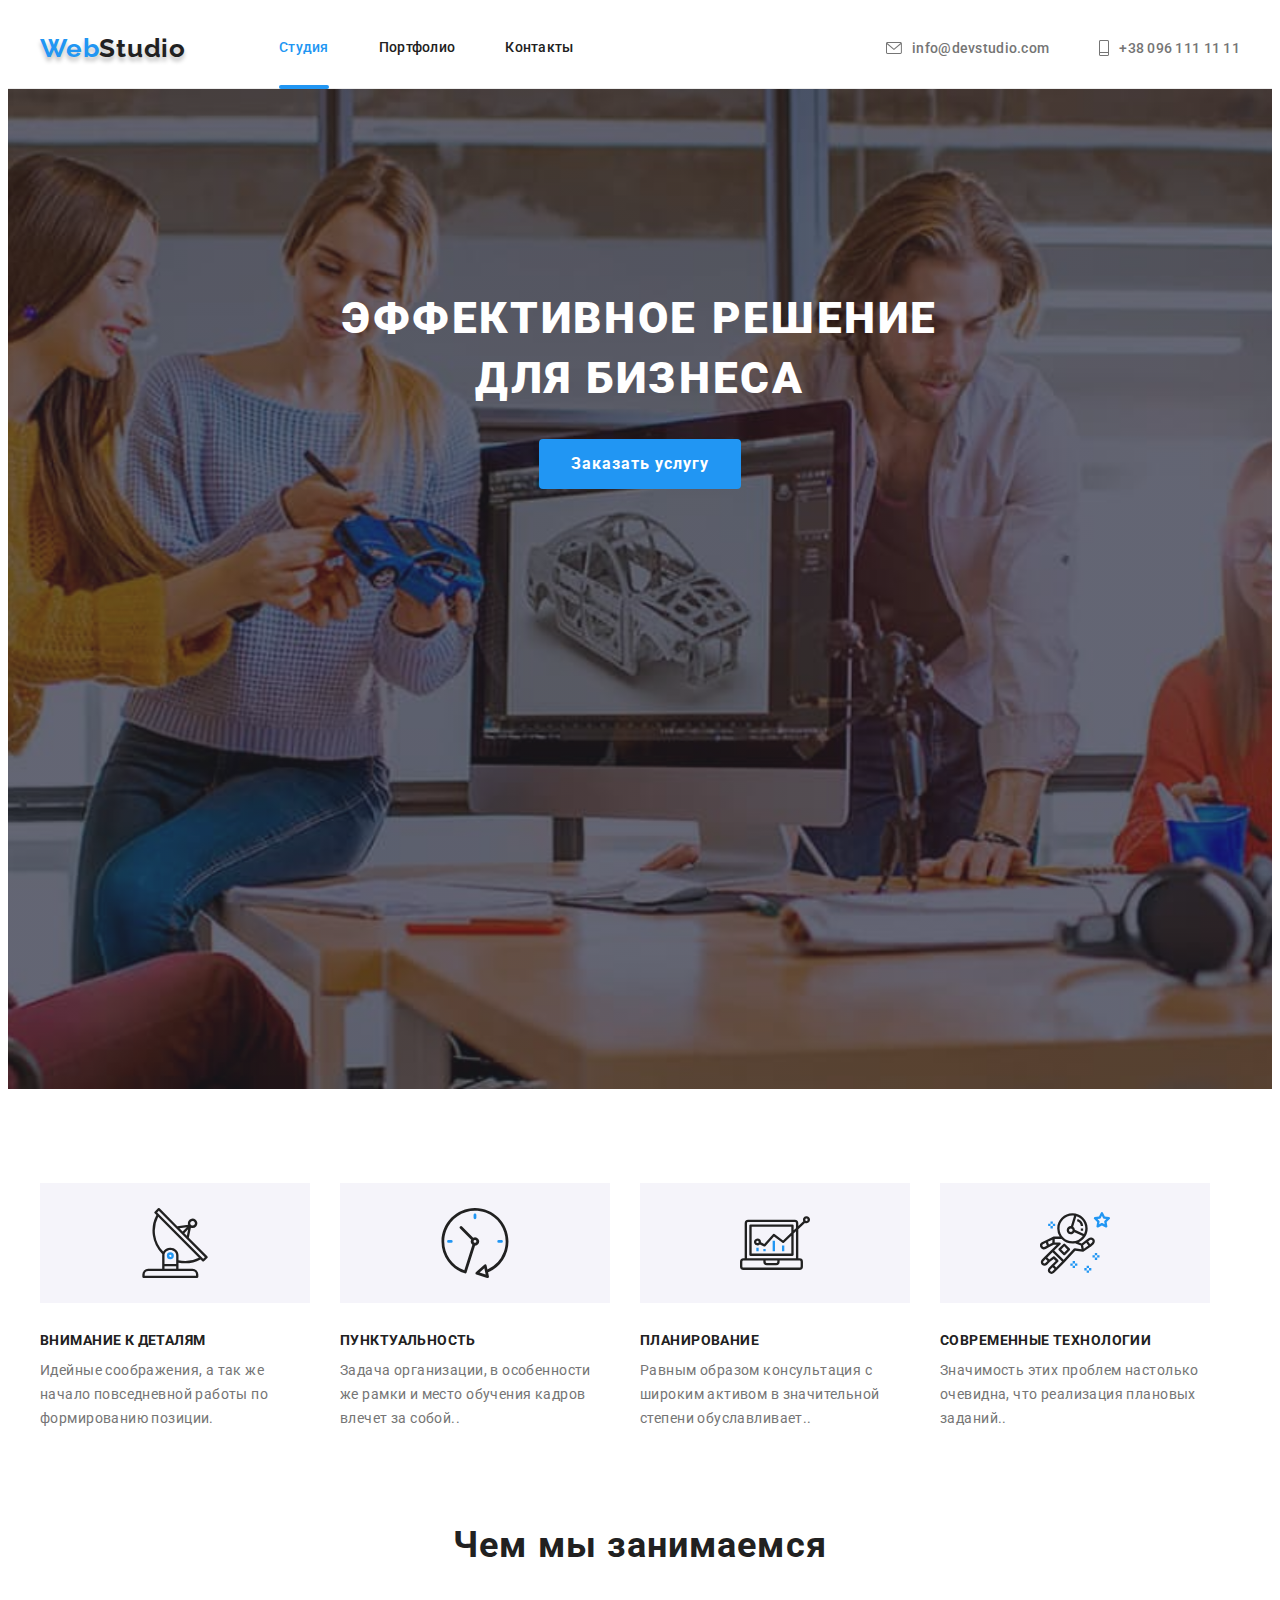
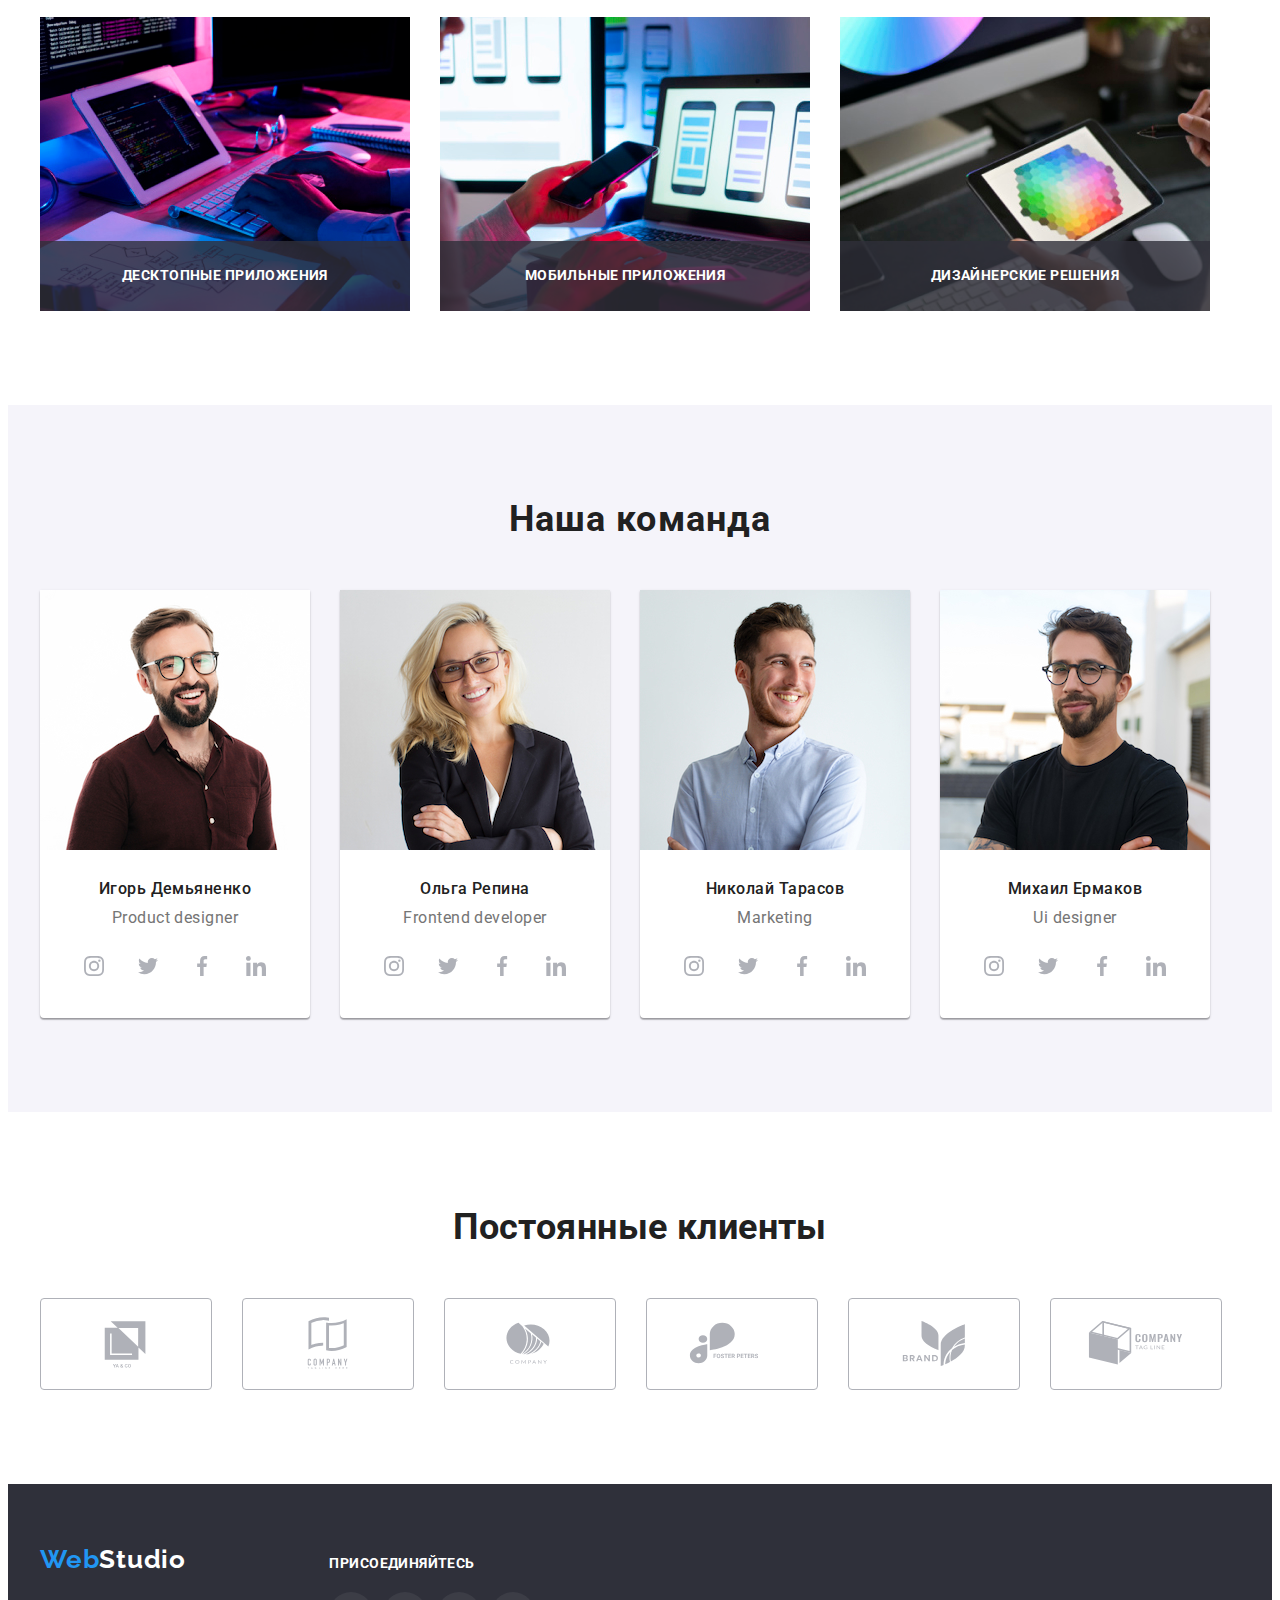
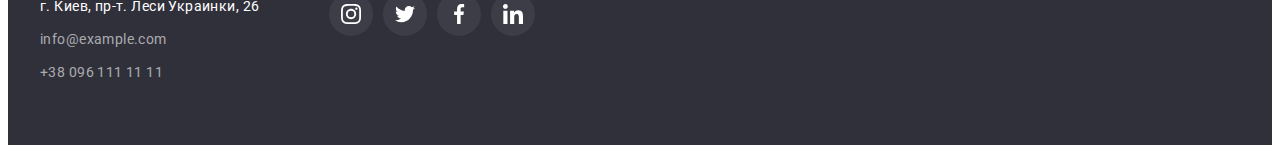
==== index.html @ e094c69d "Initial commit" ====
<!DOCTYPE html>
<html lang="ru">
  <head>
    <meta charset="UTF-8" />
    <meta http-equiv="X-UA-Compatible" content="IE=edge" />
    <meta name="viewport" content="width=device-width, initial-scale=1.0" />
    <title>Студия</title>
    <!--Fonts start-->
    <link rel="preconnect" href="https://fonts.googleapis.com" />
    <link rel="preconnect" href="https://fonts.gstatic.com" crossorigin />
    <link
      href="https://fonts.googleapis.com/css2?family=Raleway:wght@700&family=Roboto:wght@400;500;700;900&display=swap"
      rel="stylesheet"
    />
    <!--Fonts end-->

    <!--Normalize start-->
    <link
      rel="stylesheet"
      href="https://cdnjs.cloudflare.com/ajax/libs/modern-normalize/1.1.0/modern-normalize.min.css"
      integrity="sha512-wpPYUAdjBVSE4KJnH1VR1HeZfpl1ub8YT/NKx4PuQ5NmX2tKuGu6U/JRp5y+Y8XG2tV+wKQpNHVUX03MfMFn9Q=="
      crossorigin="anonymous"
      referrerpolicy="no-referrer"
    />
    <!--normalize end-->

    <link rel="stylesheet" href="./css/style.css" />
  </head>

  <body class="body">
    <!--Header SECT-->
    <header class="header">
      <div class="container nav_flex">
        <nav class="header_nav">
          <a class="logo_WebStudio link" lang="en" href="index.html"
            >Web<span class="logo-accent">Studio</span></a
          >

          <ul class="header_list_nav list">
            <li class="header_nav_item">
              <a class="header_nav_link link current" href="index.html"
                >Студия</a
              >
            </li>
            <li class="header_nav_item">
              <a class="header_nav_link link" href="portfolio.html"
                >Портфолио</a
              >
            </li>
            <li class="header_nav_item">
              <a class="header_nav_link link" href="#contacts">Контакты</a>
            </li>
          </ul>
        </nav>

        <ul class="header_list_contacts list">
          <li class="header_contact_item">
            <a class="header_contact_link link" href="mailto:info@devstudio.com"
              ><svg class="contact_icon" width="16" height="12">
                <use href="./images/icons.svg#mail"></use></svg
              >info@devstudio.com</a
            >
          </li>
          <li class="header_contact_item">
            <a class="header_contact_link link" href="tel:+380961111111"
              ><svg class="contact_icon" width="10" height="16">
                <use href="./images/icons.svg#tel"></use></svg
              >+38 096 111 11 11</a
            >
          </li>
        </ul>
      </div>
    </header>
    <!--Мain SECT-->

    <main>
      <section class="section_Hero">
        <div class="container">
          <h1 class="section_Hero_title">эффективное решение для бизнеса</h1>
          <button class="bttn" type="button" data-modal-open>
            Заказать услугу
          </button>
        </div>
      </section>
      <!-- CREDO sect -->
      <section class="section_credo">
        <div class="container">
          <h2 class="visually-hidden">credo</h2>
          <ul class="credo_list">
            <li class="credo_head list">
              <div class="credo-icon-fon">
                <svg class="credo-icon" width="70" height="70">
                  <use href="./images/icons.svg#antenna"></use>
                </svg>
              </div>

              <h3 class="credo_header">ВНИМАНИЕ К ДЕТАЛЯМ</h3>
              <p class="credo_text">
                Идейные соображения, а так же начало повседневной работы по
                формированию позиции.
              </p>
            </li>
            <li class="credo_head list">
              <div class="credo-icon-fon">
                <svg class="credo-icon" width="70" height="70">
                  <use href="./images/icons.svg#clock"></use>
                </svg>
              </div>

              <h3 class="credo_header">ПУНКТУАЛЬНОСТЬ</h3>
              <p class="credo_text">
                Задача организации, в особенности же рамки и место обучения
                кадров влечет за собой..
              </p>
            </li>
            <li class="credo_head list">
              <div class="credo-icon-fon">
                <svg class="credo-icon" width="70" height="70">
                  <use href="./images/icons.svg#diagram"></use>
                </svg>
              </div>

              <h3 class="credo_header">ПЛАНИРОВАНИЕ</h3>
              <p class="credo_text">
                Равным образом консультация с широким активом в значительной
                степени обуславливает..
              </p>
            </li>
            <li class="credo_head list">
              <div class="credo-icon-fon">
                <svg class="credo-icon" width="70" height="70">
                  <use href="./images/icons.svg#astronaut"></use>
                </svg>
              </div>

              <h3 class="credo_header">СОВРЕМЕННЫЕ ТЕХНОЛОГИИ</h3>
              <p class="credo_text">
                Значимость этих проблем настолько очевидна, что реализация
                плановых заданий..
              </p>
            </li>
          </ul>
        </div>
      </section>
      <!--What are we doing-->
      <section class="we_section">
        <div class="container">
          <h2 class="we_text">Чем мы занимаемся</h2>
          <ul class="we_list list">
            <li class="we_item">
              <img src="images/img.jpg" alt="PC" width="370" height="294" />
              <p class="work_text">Десктопные приложения</p>
            </li>
            <li class="we_item">
              <img
                src="images/img1.jpg"
                alt="LAPTOP"
                width="370"
                height="294"
              />
              <p class="work_text">Мобильные приложения</p>
            </li>
            <li class="we_item">
              <img src="images/img2.jpg" alt="PAD" width="370" height="294" />
              <p class="work_text">Дизайнерские решения</p>
            </li>
          </ul>
        </div>
      </section>
      <!--Our TEAM sect-->
      <section class="team_section">
        <div class="container">
          <h2 class="our_team_header">Наша команда</h2>
          <ul class="our_team_list list">
            <li class="our_team_item">
              <img
                src="images/ИгорьДемьяненко.jpg"
                alt="Игорь Демьяненко 1"
                width="270"
                height="260"
              />

              <div class="our_team_work">
                <h3 class="our_team_name">Игорь Демьяненко</h3>
                <p class="our_team_profession">Product designer</p>

                <ul class="team-social-list list">
                  <li class="team-social-item">
                    <a class="team-social-link link" href="">
                      <svg class="team-social-icon" width="20" height="20">
                        <use href="./images/icons.svg#instagram"></use>
                      </svg>
                    </a>
                  </li>

                  <li class="team-social-item">
                    <a class="team-social-link link" href="">
                      <svg class="team-social-icon" width="20" height="20">
                        <use href="./images/icons.svg#twitter"></use>
                      </svg>
                    </a>
                  </li>

                  <li class="team-social-item">
                    <a class="team-social-link link" href="">
                      <svg class="team-social-icon" width="20" height="20">
                        <use href="./images/icons.svg#facebook"></use>
                      </svg>
                    </a>
                  </li>

                  <li class="team-social-item">
                    <a class="team-social-link link" href="">
                      <svg class="team-social-icon" width="20" height="20">
                        <use href="./images/icons.svg#linkedin"></use>
                      </svg>
                    </a>
                  </li>
                </ul>
              </div>
            </li>

            <li class="our_team_item">
              <img
                src="images/ОльгаРепина.jpg"
                alt="Oльга Репина 2"
                width="270"
                height="260"
              />
              <div class="our_team_work">
                <h3 class="our_team_name">Ольга Репина</h3>
                <p class="our_team_profession">Frontend developer</p>

                <ul class="team-social-list list">
                  <li class="team-social-item">
                    <a class="team-social-link link" href="">
                      <svg class="team-social-icon" width="20" height="20">
                        <use href="./images/icons.svg#instagram"></use>
                      </svg>
                    </a>
                  </li>

                  <li class="team-social-item">
                    <a class="team-social-link link" href="">
                      <svg class="team-social-icon" width="20" height="20">
                        <use href="./images/icons.svg#twitter"></use>
                      </svg>
                    </a>
                  </li>

                  <li class="team-social-item">
                    <a class="team-social-link link" href="">
                      <svg class="team-social-icon" width="20" height="20">
                        <use href="./images/icons.svg#facebook"></use>
                      </svg>
                    </a>
                  </li>

                  <li class="team-social-item">
                    <a class="team-social-link link" href="">
                      <svg class="team-social-icon" width="20" height="20">
                        <use href="./images/icons.svg#linkedin"></use>
                      </svg>
                    </a>
                  </li>
                </ul>
              </div>
            </li>
            <li class="our_team_item">
              <img
                src="images/НиколайТарасов.jpg"
                alt="Николай Тарасов 3"
                width="270"
                height="260"
              />

              <div class="our_team_work">
                <h3 class="our_team_name">Николай Тарасов</h3>
                <p class="our_team_profession">Marketing</p>

                <ul class="team-social-list list">
                  <li class="team-social-item">
                    <a class="team-social-link link" href="">
                      <svg class="team-social-icon" width="20" height="20">
                        <use href="./images/icons.svg#instagram"></use>
                      </svg>
                    </a>
                  </li>

                  <li class="team-social-item">
                    <a class="team-social-link link" href="">
                      <svg class="team-social-icon" width="20" height="20">
                        <use href="./images/icons.svg#twitter"></use>
                      </svg>
                    </a>
                  </li>

                  <li class="team-social-item">
                    <a class="team-social-link link" href="">
                      <svg class="team-social-icon" width="20" height="20">
                        <use href="./images/icons.svg#facebook"></use>
                      </svg>
                    </a>
                  </li>

                  <li class="team-social-item">
                    <a class="team-social-link link" href="">
                      <svg class="team-social-icon" width="20" height="20">
                        <use href="./images/icons.svg#linkedin"></use>
                      </svg>
                    </a>
                  </li>
                </ul>
              </div>
            </li>

            <li class="our_team_item">
              <img
                src="images/МихаилЕрмаков.jpg"
                alt="Михаил Ермаков 4"
                width="270"
                height="260"
              />

              <div class="our_team_work">
                <h3 class="our_team_name">Михаил Ермаков</h3>
                <p class="our_team_profession">Ui designer</p>

                <ul class="team-social-list list">
                  <li class="team-social-item">
                    <a class="team-social-link link" href="">
                      <svg class="team-social-icon" width="20" height="20">
                        <use href="./images/icons.svg#instagram"></use>
                      </svg>
                    </a>
                  </li>

                  <li class="team-social-item">
                    <a class="team-social-link link" href="">
                      <svg class="team-social-icon" width="20" height="20">
                        <use href="./images/icons.svg#twitter"></use>
                      </svg>
                    </a>
                  </li>

                  <li class="team-social-item">
                    <a class="team-social-link link" href="">
                      <svg class="team-social-icon" width="20" height="20">
                        <use href="./images/icons.svg#facebook"></use>
                      </svg>
                    </a>
                  </li>

                  <li class="team-social-item">
                    <a class="team-social-link link" href="">
                      <svg class="team-social-icon" width="20" height="20">
                        <use href="./images/icons.svg#linkedin"></use>
                      </svg>
                    </a>
                  </li>
                </ul>
              </div>
            </li>
          </ul>
        </div>
      </section>
      <!-- Clients -->
      <section class="client_section">
        <div class="container">
          <h2 class="client_title">Постоянные клиенты</h2>
          <ul class="client_list list">
            <li class="client_item">
              <a class="client_link link" href="">
                <svg class="client_icon" width="106" height="60">
                  <use href="./images/icons.svg#logo-1"></use>
                </svg>
              </a>
            </li>

            <li class="client_item">
              <a class="client_link link" href="">
                <svg class="client_icon" width="106" height="60">
                  <use href="./images/icons.svg#logo-2"></use>
                </svg>
              </a>
            </li>

            <li class="client_item">
              <a class="client_link link" href="">
                <svg class="client_icon" width="106" height="60">
                  <use href="./images/icons.svg#logo-3"></use>
                </svg>
              </a>
            </li>

            <li class="client_item">
              <a class="client_link link" href="">
                <svg class="client_icon" width="106" height="60">
                  <use href="./images/icons.svg#logo-4"></use>
                </svg>
              </a>
            </li>

            <li class="client_item">
              <a class="client_link link" href="">
                <svg class="client_icon" width="106" height="60">
                  <use href="./images/icons.svg#logo-5"></use>
                </svg>
              </a>
            </li>

            <li class="client_item">
              <a class="client_link link" href="">
                <svg class="client_icon" width="106" height="60">
                  <use href="./images/icons.svg#logo-6"></use>
                </svg>
              </a>
            </li>
          </ul>
        </div>
      </section>
    </main>
    <!--Footer SECT-->
    <footer class="footer">
      <div class="container">
        <div class="footer_contacts_flex">
          <a class="logo_WebStudio_foot link" lang="en" href="index.html"
            >Web<span class="logo-accent_foot">Studio</span></a
          >
          <address class="ft_contact">
            <ul class="ft_adress_list list">
              <li class="location_item">
                <a
                  class="footer_location_link link"
                  href="https://bit.ly/3pXMvUd"
                  target="_blank"
                  rel="noopener noreferrer"
                  >г. Киев, пр-т. Леси Украинки, 26</a
                >
              </li>
              <li class="mail_tel_item">
                <a
                  class="mail_tel_link link"
                  lang="en"
                  href="mailto:info@devstudio.com"
                  >info@example.com</a
                >
              </li>
              <li class="mail_tel_item">
                <a class="mail_tel_link link" href="tel:+380961111111"
                  >+38 096 111 11 11</a
                >
              </li>
            </ul>
          </address>
        </div>
        <div class="footer_social_flex">
          <p class="footer_social_text">Присоединяйтесь</p>
          <ul class="footer_social_list list">
            <li class="footer_social_item">
              <a class="footer_social_link" href="">
                <svg class="footer_social_icon" width="20" height="20">
                  <use href="./images/icons.svg#instagram"></use>
                </svg>
              </a>
            </li>

            <li class="footer_social_item">
              <a class="footer_social_link" href="">
                <svg class="footer_social_icon" width="20" height="20">
                  <use href="./images/icons.svg#twitter"></use>
                </svg>
              </a>
            </li>

            <li class="footer_social_item">
              <a class="footer_social_link" href="">
                <svg class="footer_social_icon" width="20" height="20">
                  <use href="./images/icons.svg#facebook"></use>
                </svg>
              </a>
            </li>

            <li class="footer_social_item">
              <a class="footer_social_link" href="">
                <svg class="footer_social_icon" width="20" height="20">
                  <use href="./images/icons.svg#linkedin"></use>
                </svg>
              </a>
            </li>
          </ul>
        </div>
      </div>
    </footer>
    <!-- Modal window -->
    <div class="backdrop is-hidden" data-modal>
      <div class="modal">
        <button type="button" class="close_btn" data-modal-close>
          <svg class="modal_icon_button" width="11" height="11">
            <use href="./images/icons.svg#close"></use>
          </svg>
        </button>
      </div>
    </div>
    <script src="./js/modal.js"></script>
  </body>
</html>
---- css/style.css ----
:root {
  /* -------------fonts------------- */
  --main-font: 'Roboto', sans-serif;
  --secondary-fonts: 'Raleway';

  /* -------------text colors------------- */
  --main-text-color: #212121;
  --other-text-color: #757575;
  --accent-text-color: #2196f3;
  --footer-text-color: rgba(255, 255, 255, 0.6);

  /* -------------bg colors------------- */
  --main-background-color: #ffffff;
  --hero-and-footer-bg-color: #2f303a;
  --team-background-color: #f5f4fa;

  /* -------------others------------- */
  --adress-color: #ffffff99;
  --credo-color: #e5e5e5;
  --hover-color: #188ce8;
  --social-link: #afb1b8;

  --trancition-timing: 250ms cubic-bezier(0.4, 0, 0.2, 1);
}
.body {
  font-family: var(--main-font);
  letter-spacing: 0.03em;
  background-color: var(--team-background-color);
  color: var(--main-text-color);
  font-size: 14px;
}

/* ----------reset styles----------- */
.link {
  text-decoration: none;
  color: inherit;
}
.list {
  list-style: none;
}

h1,
h2,
h3,
h4,
h5,
h6,
p,
ul {
  margin: 0;
  padding: 0;
}

/* -------------Base styles------------- */
.container {
  width: 1200px;
  margin-left: auto;
  margin-right: auto;
  padding-left: 15px;
  padding-right: 15px;
}
img {
  display: block;
  max-width: 100%;
  height: auto;
}
/*outline: 2px solid red;*/

/* -------------Header SECT------------- */
.header {
  border-bottom: 1px solid #ececec;
}
.nav_flex {
  display: flex;
  align-items: center;
}

.header_nav {
  display: flex;
  align-items: center;
}
.logo_WebStudio {
  font-family: var(--secondary-fonts);
  font-weight: 700;
  font-size: 26px;
  letter-spacing: 0.03em;
  line-height: 1.19;
  color: var(--accent-text-color);
  text-shadow: 0px 4px 4px rgba(0, 0, 0, 0.25);
}
.logo-accent {
  font-family: var(--secondary-fonts);
  color: var(--main-text-color);
  text-shadow: 0px 4px 4px rgba(0, 0, 0, 0.25);
}

.header_list_nav {
  display: flex;
  margin-left: 93px;
}
.header_nav_item:not(:last-child) {
  margin-right: 50px;
}

.header_nav_link {
  font-weight: 500;
  font-size: 14px;
  line-height: 1.14;
  letter-spacing: 0.02em;
  color: var(--main-text-color);
  padding-top: 32px;
  padding-bottom: 32px;
  display: block;

  position: relative;

  transition: color 250ms cubic-bezier(0.4, 0, 0.2, 1);
}

.header_list_contacts {
  display: flex;
  margin-left: auto;
}
.header_contact_item + .header_contact_item {
  margin-left: 50px;
}

.header_contact_link {
  font-weight: 500;
  font-size: 14px;
  line-height: 16px;
  letter-spacing: 0.02em;
  color: var(--other-text-color);
  padding-top: 32px;
  padding-bottom: 32px;
  display: flex;
  align-items: center;

  transition: color var(--trancition-timing);
}
.contact_icon {
  margin-right: 10px;
  fill: currentColor;
}

.header_nav_link:hover,
.header_nav_link:focus,
.header_contact_link:hover,
.header_contact_link:focus {
  color: var(--accent-text-color);
}

.header_nav_link.current {
  color: var(--accent-text-color);
}

.header_nav_link.current::after {
  position: absolute;

  display: block;
  content: '';
  width: 100%;
  height: 4px;
  border-radius: 2px;
  bottom: -1px;

  background-color: var(--accent-text-color);
}

/* -------------Main SECT------------- */
.body {
  background-color: var(--main-background-color);
}
.section_Hero {
  background-color: var(--hero-and-footer-bg-color);
  padding-top: 200px;
  padding-bottom: 200px;
  text-align: center;

  max-width: 1600px;
  min-height: 600px;
  margin-left: auto;
  margin-right: auto;

  background-repeat: no-repeat;
  background-position: center;
  background-size: cover;
  background-image: linear-gradient(
      to right,
      rgba(47, 48, 58, 0.4),
      rgba(47, 48, 58, 0.4)
    ),
    url(../images/hero.jpg);
}
.section_Hero_title {
  margin-bottom: 30px;
  margin-left: auto;
  margin-right: auto;
  max-width: 696px;

  font-family: var(--main-font);
  font-weight: 900;
  font-size: 44px;
  line-height: 1.36;
  text-align: center;
  letter-spacing: 0.06em;
  text-transform: uppercase;

  color: var(--main-background-color);
}
.bttn {
  display: inline-block;
  min-width: 200px;
  border-radius: 4px;
  border: none;
  padding: 10px 32px;

  font-family: var(--main-font);
  font-weight: 700;
  font-size: 16px;
  line-height: 1.88;
  align-items: center;
  text-align: center;
  letter-spacing: 0.06em;
  cursor: pointer;

  color: var(--main-background-color);
  background-color: var(--accent-text-color);

  transition: background-color var(--trancition-timing),
    color var(--trancition-timing);
}

.bttn:hover,
.bttn:focus {
  background-color: var(--hover-color);
}
/* ------------- portfolio ---------- */

.portfolio_section {
  padding-top: 94px;
  padding-bottom: 94px;
}

.Portfolio_bttns {
  display: flex;
  justify-content: center;
  margin-bottom: 50px;
}

.portfolio_bttn_item:not(:last-child) {
  margin-right: 8px;
}

.bttns {
  display: inline-block;
  border-radius: 4px;
  border: none;
  padding: 6px 22px;

  font-family: var(--main-font);
  font-weight: 500;
  font-size: 16px;
  line-height: calc(26 / 16);
  text-align: center;
  letter-spacing: 0.03em;
  color: var(--main-text-color);
  background-color: var(--team-background-color);
  cursor: pointer;

  border-radius: 4px;

  transition: background-color var(--trancition-timing),
    color var(--trancition-timing), box-shadow var(--trancition-timing);
}

.bttns:hover,
.bttns:focus {
  background-color: var(--accent-text-color);
  color: var(--main-background-color);
  box-shadow: 0px 3px 1px rgba(0, 0, 0, 0.1), 0px 1px 2px rgba(0, 0, 0, 0.08),
    0px 2px 2px rgba(0, 0, 0, 0.12);
}

.our_project_list {
  display: flex;
  flex-wrap: wrap;
  margin: -15px;
}
.our_project_item {
  margin: 15px;
  transition: transform var(--trancition-timing);
}

.our_project_description {
  position: relative;
  overflow: hidden;
}

.our_project_overlay {
  position: absolute;

  display: inline-block;
  content: '';
  width: 100%;
  height: 100%;
  top: 0;
  left: 0;

  background-color: rgba(33, 150, 243, 0.9);

  transform: translateY(100%);
  transition: transform var(--trancition-timing);
}

.our_project_description_text {
  position: absolute;
  top: 0;
  left: 0;

  padding: 63px 24px;

  font-size: 18px;
  line-height: 1.56;

  color: var(--main-background-color);
}

.our_project_link {
  display: block;
}
.our_project_link:hover .our_project_overlay,
.our_project_link:focus .our_project_overlay {
  transform: translateY(0);
}

.our_project_link:hover,
.our_project_link:focus {
  box-shadow: 0px 1px 1px rgba(0, 0, 0, 0.12), 0px 4px 4px rgba(0, 0, 0, 0.06),
    1px 4px 6px rgba(0, 0, 0, 0.16);
}

.our_project_border {
  border: 1px solid #eeeeee;
  border-top: none;
  padding: 20px 24px;
}

.our_project_title {
  font-weight: 700;
  font-size: 18px;
  line-height: 2;
  letter-spacing: 0.06em;
}

.our_project_text {
  font-size: 16px;
  line-height: 1.87;
  color: var(--other-text-color);

  margin-top: 4px;
}

/* -------------section_credo------------- */

.visually-hidden {
  position: absolute;
  width: 1px;
  height: 1px;
  margin: -1px;
  border: 0;
  padding: 0;

  white-space: nowrap;
  clip-path: inset(100%);
  clip: rect(0 0 0 0);
  overflow: hidden;
}
.section_credo {
  padding-top: 94px;
  padding-bottom: 94px;
}

.credo_list {
  display: flex;
}
.credo_head:not(:last-child) {
  margin-right: 30px;
  max-width: 270px;
}

.credo_header {
  font-size: 14px;
  font-family: var(--main-font);
  font-weight: 700;
  line-height: 1.14;

  margin-bottom: 10px;

  letter-spacing: 0.03em;
  text-transform: uppercase;

  color: var(--main-text-color);
}

.credo_text {
  font-family: var(--main-font);
  line-height: 1.71;
  letter-spacing: 0.03em;

  color: var(--other-text-color);
}

.credo-icon {
  align-items: center;
}

.credo-icon-fon {
  display: flex;
  width: 270px;
  height: 120px;
  align-items: center;
  justify-content: center;
  margin-bottom: 30px;

  background-color: var(--team-background-color);
}

/* -------------What are we doing------------- */
.we_section {
  padding-bottom: 94px;
}

.we_text {
  font-family: var(--main-font);
  font-weight: 700;
  font-size: 36px;
  line-height: 1.16;
  text-align: center;
  letter-spacing: 0.03em;

  color: var(--main-text-color);

  margin-bottom: 50px;
}
.we_list {
  display: flex;
}
.we_item:not(:last-child) {
  margin-right: 30px;
}
.we_item {
  position: relative;
}

.work_text {
  width: 100%;
  height: 70px;
  position: absolute;
  bottom: 0;
  left: 0;
  display: flex;
  align-items: center;
  justify-content: center;

  /* padding: 27px 0px; */

  font-weight: 700;
  line-height: 1.14;
  /* text-align: center; */
  text-transform: uppercase;

  color: var(--main-background-color);
  background-color: rgba(47, 48, 58, 0.8);
}

/* ----------- our team sect ------------*/
.team_section {
  background: var(--team-background-color);

  padding-top: 94px;
  padding-bottom: 94px;
}

.our_team_header {
  font-family: var(--main-font);
  font-weight: 700;
  font-size: 36px;
  line-height: 1.16;
  text-align: center;
  letter-spacing: 0.03em;

  color: var(--main-text-color);

  margin-bottom: 50px;
}

.our_team_list {
  display: flex;
}
.our_team_item {
  background: var(--main-background-color);

  box-shadow: 0px 1px 3px rgba(0, 0, 0, 0.12), 0px 1px 1px rgba(0, 0, 0, 0.14),
    0px 2px 1px rgba(0, 0, 0, 0.2);
  border-radius: 0px 0px 4px 4px;
}

.our_team_item:not(:last-child) {
  margin-right: 30px;
}
.our_team_work {
  padding: 30px 0px;
}
.our_team_name {
  font-family: var(--main-font);
  font-weight: 500;
  font-size: 16px;
  line-height: 1.18;
  text-align: center;
  letter-spacing: 0.03em;

  color: var(--main-text-color);
}

.our_team_profession {
  margin-top: 10px;

  font-family: var(--main-font);
  font-size: 16px;
  line-height: 1.18;
  text-align: center;
  letter-spacing: 0.03em;

  color: var(--other-text-color);
}

.team-social-list {
  display: flex;
  justify-content: center;
  gap: 10px;
  margin-top: 16px;
}

.team-social-link {
  width: 44px;
  height: 44px;
  display: flex;
  border-radius: 50%;
  color: var(--social-link);
  background-color: var(--main-background-color);
  justify-content: center;
  align-items: center;

  transition: background-color var(--trancition-timing),
    color var(--trancition-timing);
}

.team-social-link:hover,
.team-social-link:focus {
  color: var(--main-background-color);
  background-color: var(--accent-text-color);
}

.team-social-icon {
  fill: currentColor;
}

/* --------------- Clients ---------------- */
.client_section {
  padding-top: 94px;
  padding-bottom: 94px;
}

.client_title {
  margin-bottom: 50px;

  font-weight: 700;
  font-size: 36px;
  line-height: 1.17;
  text-align: center;
}

.client_list {
  display: flex;
}

.client_item:not(:last-child) {
  margin-right: 30px;
}

.client_link {
  width: 170px;
  height: 90px;
  display: flex;
  border: 1px solid var(--social-link);
  border-radius: 4px;
  color: var(--social-link);
  background-color: var(--main-background-color);
  justify-content: center;
  align-items: center;

  transition: border-color var(--trancition-timing),
    color var(--trancition-timing);
}

.client_link:hover,
.client_link:focus {
  color: var(--accent-text-color);
  border-color: var(--accent-text-color);
}

.client_icon {
  fill: currentColor;
}

/* .client_item:hover,
.client_item:focus {
  color: var(--accent-text-color);
  border-color: var(--accent-text-color);
} */

/*   -------------footer sect-------------  */

.footer {
  padding-top: 60px;
  padding-bottom: 60px;

  background: var(--hero-and-footer-bg-color);
}

.logo_WebStudio_foot {
  font-family: var(--secondary-fonts);
  font-weight: 700;
  font-size: 26px;
  line-height: 1.19;
  letter-spacing: 0.03em;
  text-transform: capitalize;

  color: var(--accent-text-color);
}

.logo-accent_foot {
  color: var(--main-background-color);
  font-family: var(--secondary-fonts);
  text-transform: capitalize;
}

.ft_contact {
  margin-top: 20px;
}

.location_item {
  margin-top: 9px;

  font-family: var(--main-font);
  font-style: normal;
  font-size: 14px;
  line-height: 1.7;
  letter-spacing: 0.03em;

  color: var(--main-background-color);
}
.location_item:not(:last-child) {
  margin-bottom: 9px;
}

.mail_tel_item {
  margin-top: 9px;

  font-family: var(--main-font);
  font-style: normal;
  font-size: 14px;
  line-height: 1.7;
  letter-spacing: 0.03em;

  color: var(--adress-color);
}

.footer_location_link:hover,
.footer_location_link:focus {
  color: var(--hover-color);
}

.footer_location_link {
  font-style: normal;
  font-size: 14px;
  line-height: 1.71;

  transition: color var(--trancition-timing);
}
.mail_tel_link:hover,
.mail_tel_link:focus {
  color: var(--hover-color);
}

.mail_tel_link {
  transition: color var(--trancition-timing);
}

.footer .container {
  display: flex;
  align-items: baseline;
}

.footer_social_text {
  margin-bottom: 20px;
  font-weight: 700;
  font-size: 14px;
  line-height: 1.14;
  text-transform: uppercase;
  color: var(--main-background-color);
}

.footer_social_flex {
  margin-left: 70px;
  width: 206px;
}

.footer_social_list {
  display: flex;
  gap: 10px;
}

.footer_social_item {
  width: 44px;
  height: 44px;
}

.footer_social_link {
  width: 44px;
  height: 44px;
  display: flex;
  border-radius: 50%;
  color: var(--main-background-color);
  background-color: #ffffff10;
  align-items: center;
  justify-content: center;
  transition: background-color var(--trancition-timing);
}

.footer_social_link:hover,
.footer_social_link:focus {
  background-color: var(--hover-color);
}

.footer_social_icon {
  fill: currentColor;
}

/* -- Modal window  -- */

.backdrop {
  position: fixed;

  display: flex;
  align-items: center;
  justify-content: center;

  width: 100vw;
  height: 100vh;

  background-color: rgba(0, 0, 0, 0.2);

  top: 0;
  transition: opacity var(--trancition-timing),
    visibility var(--trancition-timing);
}

.backdrop.is-hidden {
  opacity: 0;
  visibility: hidden;
  pointer-events: none;
}

.backdrop.is-hidden .modal {
  transform: scale(2);
}

.modal {
  width: 528px;
  min-height: 581px;
  background-color: var(--main-background-color);

  box-shadow: 0px 1px 3px rgba(0, 0, 0, 0.12), 0px 1px 1px rgba(0, 0, 0, 0.14),
    0px 2px 1px rgba(0, 0, 0, 0.2);
  border-radius: 4px;

  position: relative;
  transform: scale(1);
  transition: transform var(--trancition-timing);
}
.close_btn {
  position: absolute;

  display: flex;
  align-items: center;
  justify-content: center;

  right: 8px;
  top: 8px;
  background-color: transparent;
  border-radius: 50%;
  width: 30px;
  height: 30px;
  border: 1px solid rgba(0, 0, 0, 0.1);
}
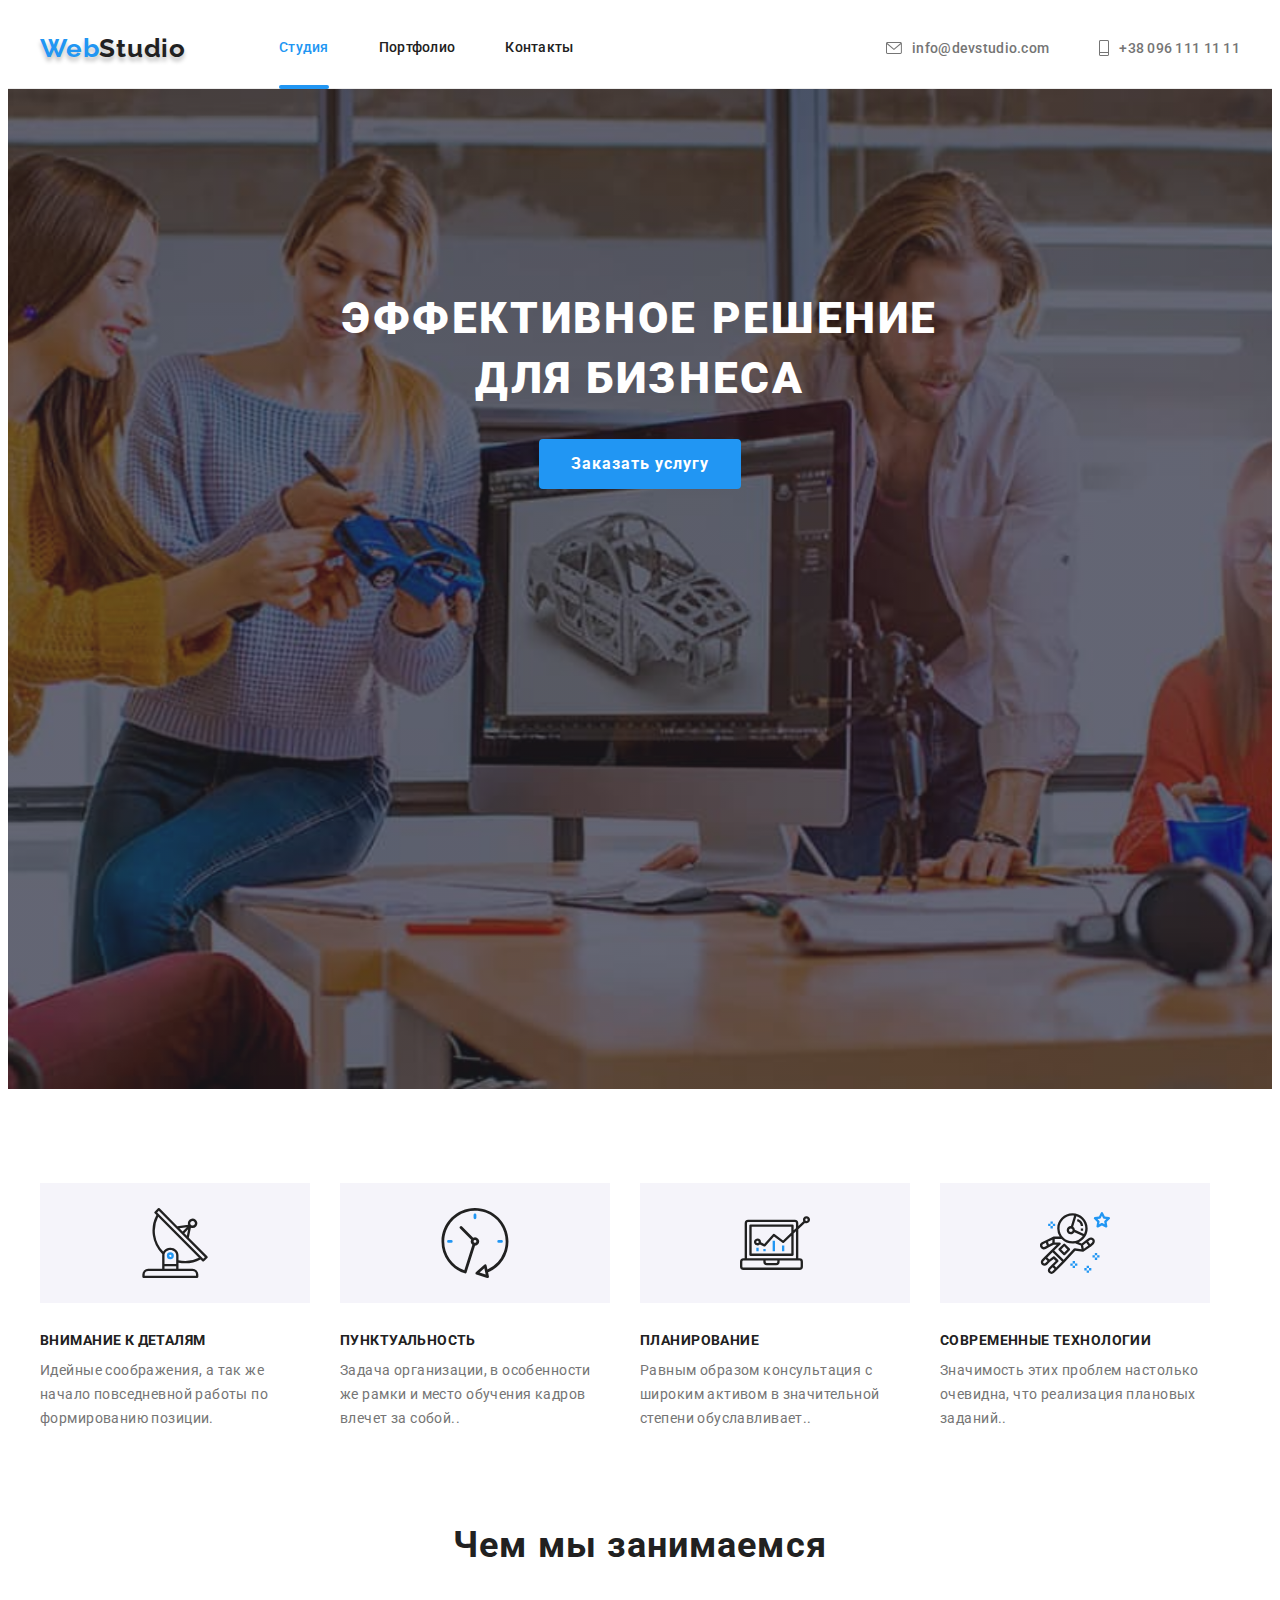
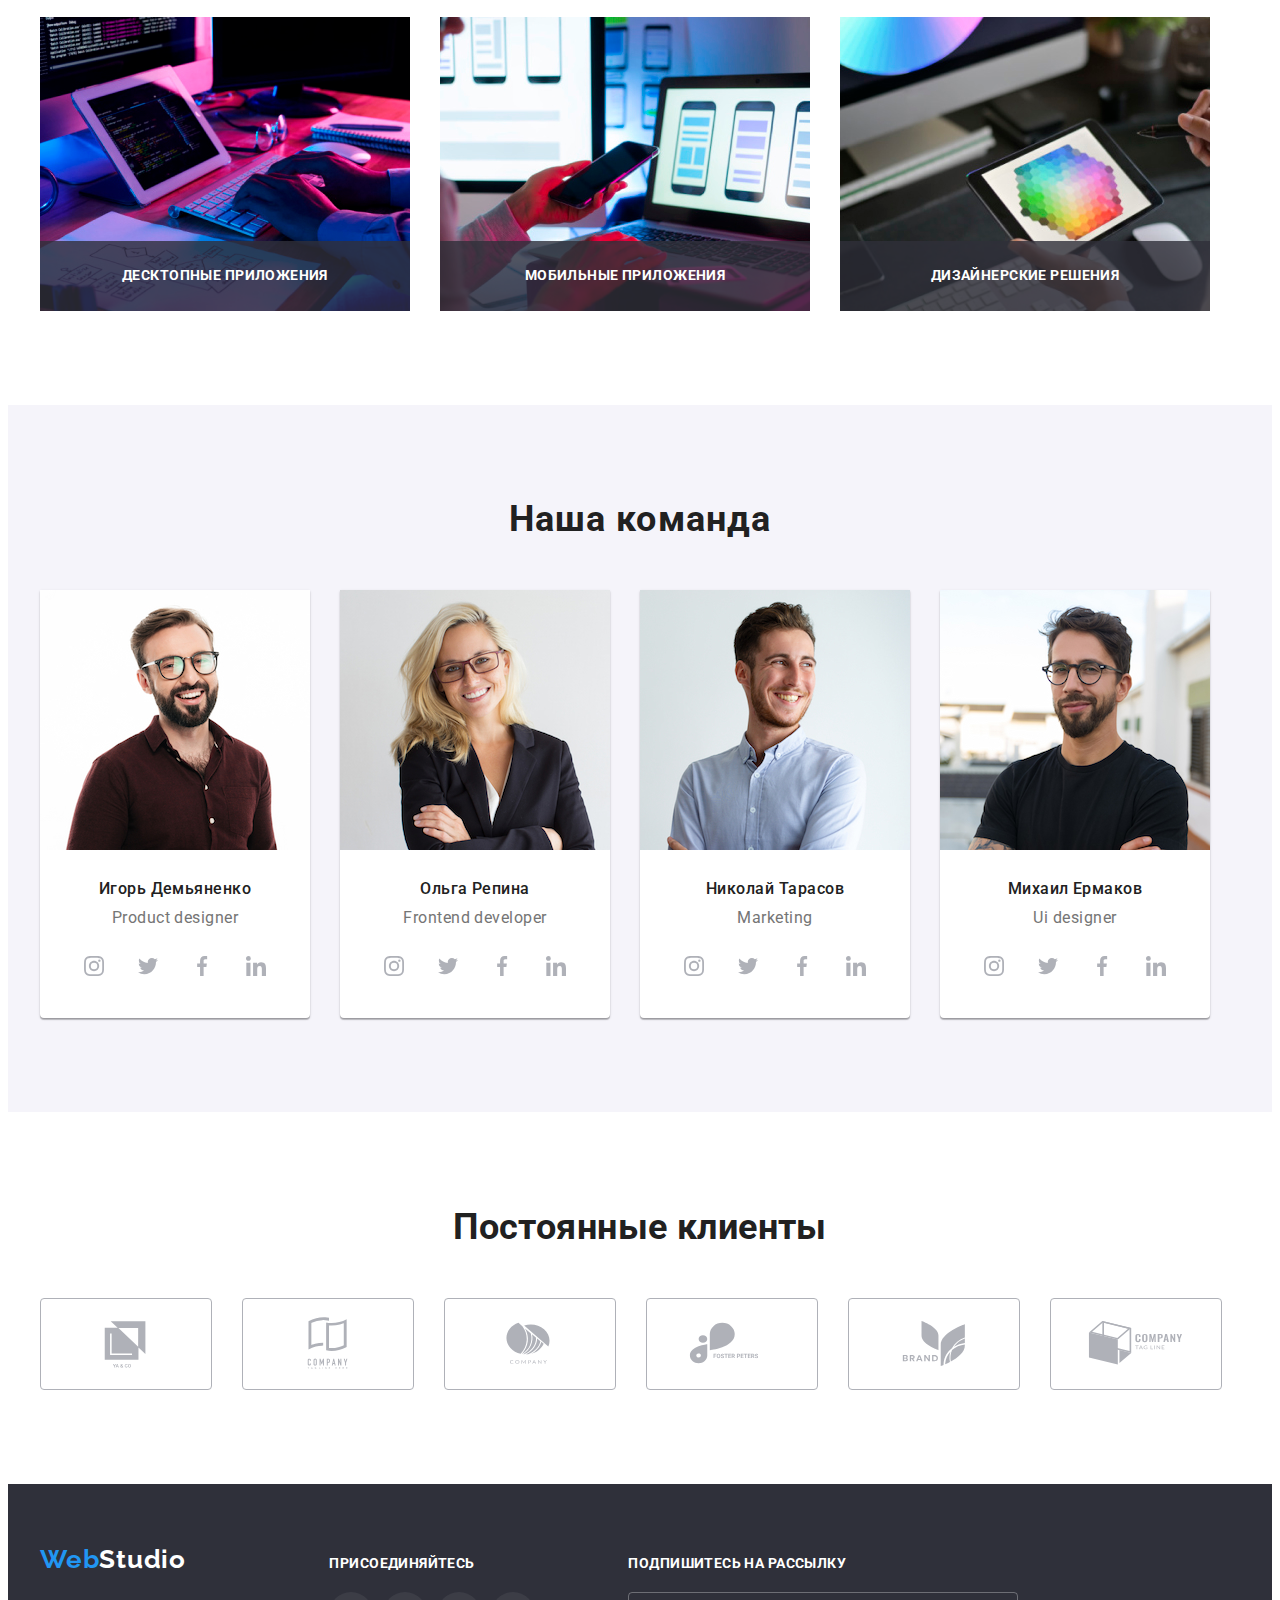
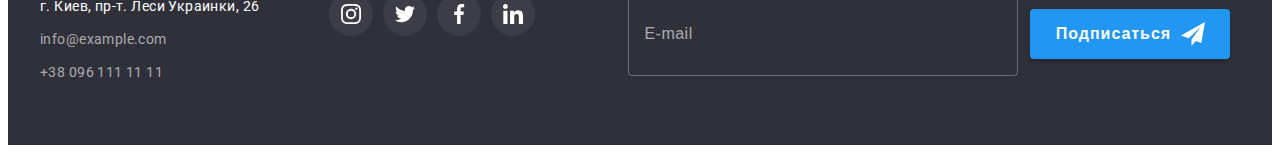
==== commit 6a6cbc9b: "HW6" ====
--- a/index.html
+++ b/index.html
@@ -490,11 +490,100 @@
             </li>
           </ul>
         </div>
+        <div class="footer_email_form_container">
+          <p class="footer_email_input_title">Подпишитесь на рассылку</p>
+          <form class="footer_email_form">
+            <label for="footer-e-mail" class="footer_email_field"></label>
+            <input
+              type="email"
+              class="footer_email_input"
+              name="e-mail"
+              id="footer-e-mail"
+              placeholder="E-mail"
+              pattern="[a-z0-9._%+-]+@[a-z0-9.-]+\.[a-z]{2,}$"
+            />
+            <button type="submit" class="footer_email_submit_button">
+              Подписаться
+              <svg class="icon_send" width="24px" height="24px">
+                <use href="./images/icons.svg#send"></use>
+              </svg>
+            </button>
+          </form>
+        </div>
       </div>
     </footer>
     <!-- Modal window -->
     <div class="backdrop is-hidden" data-modal>
       <div class="modal">
+        <form class="form">
+          <p class="form_title">Оставьте свои данные, мы вам перезвоним</p>
+
+          <div class="form_field top_title">
+            <label class="form_label" for="name">Имя</label>
+            <input
+              class="form_input"
+              type="text"
+              name="name"
+              id="name"
+              required
+            />
+            <svg class="input_icon" width="18" height="18">
+              <use href="./images/icons.svg#modal-name"></use>
+            </svg>
+          </div>
+          <div class="form_field">
+            <label class="form_label" for="tel">Телефон</label>
+            <input
+              class="form_input"
+              type="tel"
+              name="tel"
+              id="tel"
+              required
+              autofocus
+            />
+            <svg class="input_icon" width="18" height="18">
+              <use href="./images/icons.svg#modal-tel"></use>
+            </svg>
+          </div>
+          <div class="form_field">
+            <label class="form_label" for="email">Почта</label>
+            <input
+              class="form_input"
+              type="email"
+              name="email"
+              id="email"
+              required
+            />
+            <svg class="input_icon" width="18" height="18">
+              <use href="./images/icons.svg#modal-mail"></use>
+            </svg>
+          </div>
+          <div class="form_field_comment">
+            <label class="comment_label" for="comment">Комментарий</label>
+            <textarea
+              class="comment"
+              name="comment"
+              id="comment"
+              rows="9"
+              placeholder="Введите текст"
+            ></textarea>
+          </div>
+          <div class="form_field_chek">
+            <label class="policy_label" for="policy">
+              <input
+                class="form_checkbox"
+                type="checkbox"
+                name="policy"
+                id="policy"
+                required
+              />
+              <span class="modal_chek"></span>
+              Соглашаюсь с рассылкой и принимаю
+              <a class="policy_link" href="">Условия договора</a>
+            </label>
+          </div>
+          <button class="form_btn" type="submit">Отправить</button>
+        </form>
         <button type="button" class="close_btn" data-modal-close>
           <svg class="modal_icon_button" width="11" height="11">
             <use href="./images/icons.svg#close"></use>
--- a/css/style.css
+++ b/css/style.css
@@ -748,6 +748,88 @@
   fill: currentColor;
 }
 
+/* --------- email-input-------- */
+
+.footer_email_form_container {
+  margin-left: 93px;
+}
+
+.footer_email_input_title {
+  font-weight: 700;
+  font-size: 14px;
+  line-height: 1.14;
+  letter-spacing: 0.03em;
+  text-transform: uppercase;
+
+  color: var(--main-background-color);
+}
+
+.footer_email_form {
+  display: flex;
+  align-items: center;
+  margin-top: 20px;
+}
+
+.footer_email_input {
+  width: 358px;
+  height: 50px;
+
+  font-style: normal;
+  font-weight: 400;
+  font-size: 16px;
+  line-height: 1.25;
+  letter-spacing: 0.03em;
+
+  display: flex;
+  align-items: center;
+
+  color: var(--main-background-color);
+
+  padding: 16px 15px;
+  border: 1px solid rgba(255, 255, 255, 0.3);
+  border-radius: 4px;
+  background-color: transparent;
+}
+
+.footer_email_input::placeholder {
+  color: rgba(255, 255, 255, 0.6);
+}
+
+.footer_email_submit_button {
+  display: flex;
+  justify-content: center;
+  align-items: center;
+  width: 200px;
+  height: 50px;
+  margin-left: 12px;
+  padding: 0px;
+
+  font-weight: 700;
+  font-size: 16px;
+  line-height: 1.88;
+  letter-spacing: 0.06em;
+  color: var(--main-background-color);
+
+  background-color: var(--accent-text-color);
+  border: none;
+  box-shadow: 0px 4px 4px rgba(0, 0, 0, 0.15);
+  border-radius: 4px;
+
+  cursor: pointer;
+
+  transition: background-color 250ms cubic-bezier(0.4, 0, 0.2, 1);
+}
+
+.footer_email_submit_button:hover,
+.footer_email_submit_button:focus {
+  background-color: var(--hover-color);
+}
+
+.icon_send {
+  margin-left: 10px;
+  fill: var(--main-background-color);
+}
+
 /* -- Modal window  -- */
 
 .backdrop {
@@ -779,7 +861,7 @@
 
 .modal {
   width: 528px;
-  min-height: 581px;
+  height: 581px;
   background-color: var(--main-background-color);
 
   box-shadow: 0px 1px 3px rgba(0, 0, 0, 0.12), 0px 1px 1px rgba(0, 0, 0, 0.14),
@@ -790,6 +872,12 @@
   transform: scale(1);
   transition: transform var(--trancition-timing);
 }
+
+.modal_icon_button {
+  fill: #000;
+  transition: fill var(--trancition-timing);
+}
+
 .close_btn {
   position: absolute;
 
@@ -804,4 +892,203 @@
   width: 30px;
   height: 30px;
   border: 1px solid rgba(0, 0, 0, 0.1);
-}
+
+  cursor: pointer;
+}
+
+.close_btn:focus .modal_icon_button,
+.close_btn:hover .modal_icon_button {
+  fill: var(--accent-text-color);
+}
+
+.form {
+  /* width: 528px;
+  margin-left: auto;
+  margin-right: auto; */
+  padding: 40px;
+}
+
+.form_title {
+  font-weight: 700;
+  font-size: 20px;
+  line-height: 1.15;
+  text-align: center;
+  margin-bottom: 10px;
+}
+
+/* .top_title {
+  margin-top: 12px;
+} */
+
+.form_field {
+  position: relative;
+  display: flex;
+  flex-direction: column;
+  margin-bottom: 10px;
+}
+
+.form_field_comment {
+  position: relative;
+  display: flex;
+  flex-direction: column;
+}
+
+.form_label,
+.comment_label {
+  font-size: 12px;
+  line-height: 1.17;
+  letter-spacing: 0.01em;
+  color: var(--other-text-color);
+  margin-bottom: 4px;
+}
+
+.form_input {
+  width: 100%;
+  margin: 0;
+  padding: 11px 42px;
+  border: 1px solid rgba(33, 33, 33, 0.2);
+  border-radius: 4px;
+
+  transition: border-color var(--trancition-timing);
+}
+
+.form_input:hover,
+.form_input:focus {
+  outline: none;
+  border-color: var(--accent-text-color);
+}
+
+.input_icon {
+  position: absolute;
+  top: 50%;
+  left: 15px;
+  transform: translateY(25%);
+
+  display: inline-block;
+  width: 12px;
+  height: 12px;
+
+  transition: fill var(--trancition-timing);
+}
+
+.form_input:hover ~ .input_icon,
+.form_input:focus ~ .input_icon {
+  fill: var(--accent-text-color);
+}
+
+textarea {
+  resize: none;
+  border: 1px solid rgba(33, 33, 33, 0.2);
+  border-radius: 4px;
+  padding: 12px 16px;
+  font-size: 12px;
+  line-height: 1.17;
+  letter-spacing: 0.01em;
+  height: 120px;
+
+  transition: border-color var(--trancition-timing);
+}
+
+textarea:hover,
+textarea:focus {
+  outline: none;
+  border-color: var(--accent-text-color);
+}
+
+.comment::placeholder {
+  font-size: 12px;
+  line-height: 1.17;
+  letter-spacing: 0.01em;
+  color: rgba(117, 117, 117, 0, 5);
+}
+
+.form_field_chek {
+  padding-left: 14px;
+  margin-top: 20px;
+  margin-bottom: 30px;
+}
+
+.modal_chek {
+  display: inline-block;
+  width: 16px;
+  height: 15px;
+  border: 2px solid #212121;
+  border-radius: 2px;
+  margin-right: 7px;
+}
+
+.form_checkbox {
+  position: absolute;
+
+  width: 1px;
+  height: 1px;
+  margin: -1px;
+  padding: 0;
+
+  overflow: hidden;
+  border: 0;
+  clip: rect(0 0 0 0);
+}
+
+.form_checkbox:checked + .modal_chek {
+  background-image: url(../images/modal-check.svg);
+  background-position: center;
+  background-repeat: no-repeat;
+  background-color: var(--accent-text-color);
+  background-origin: border-box;
+  border-color: var(--accent-text-color);
+}
+
+.form_checkbox:focus + .modal_chek {
+  box-shadow: 0 0 0 0.1em #188ce8;
+}
+
+.policy_label {
+  display: flex;
+  align-items: center;
+  font-size: 14px;
+  line-height: 1.71;
+  color: var(--other-text-color);
+}
+
+.policy_link {
+  margin-left: 4px;
+  color: rgba(33, 150, 243, 1);
+}
+
+.policy_link:hover,
+.policy_link:focus {
+  color: var(--hover-color);
+}
+
+.form_btn {
+  display: flex;
+  align-items: center;
+  justify-content: center;
+
+  margin: 0 auto;
+  padding: 10px 56px;
+
+  border: none;
+  border-radius: 4px;
+  text-align: center;
+  text-decoration: none;
+  font-family: 'Roboto';
+  font-style: normal;
+  font-weight: 700;
+  font-size: 16px;
+  line-height: 1.87;
+  letter-spacing: 0.06em;
+  cursor: pointer;
+
+  background-color: var(--accent-text-color);
+  box-shadow: 0px 4px 4px rgba(0, 0, 0, 0.15);
+  color: var(--main-background-color);
+
+  transition: background-color var(--trancition-timing);
+}
+
+.form_btn:hover,
+.form_btn:focus {
+  background-color: var(--hover-color);
+}
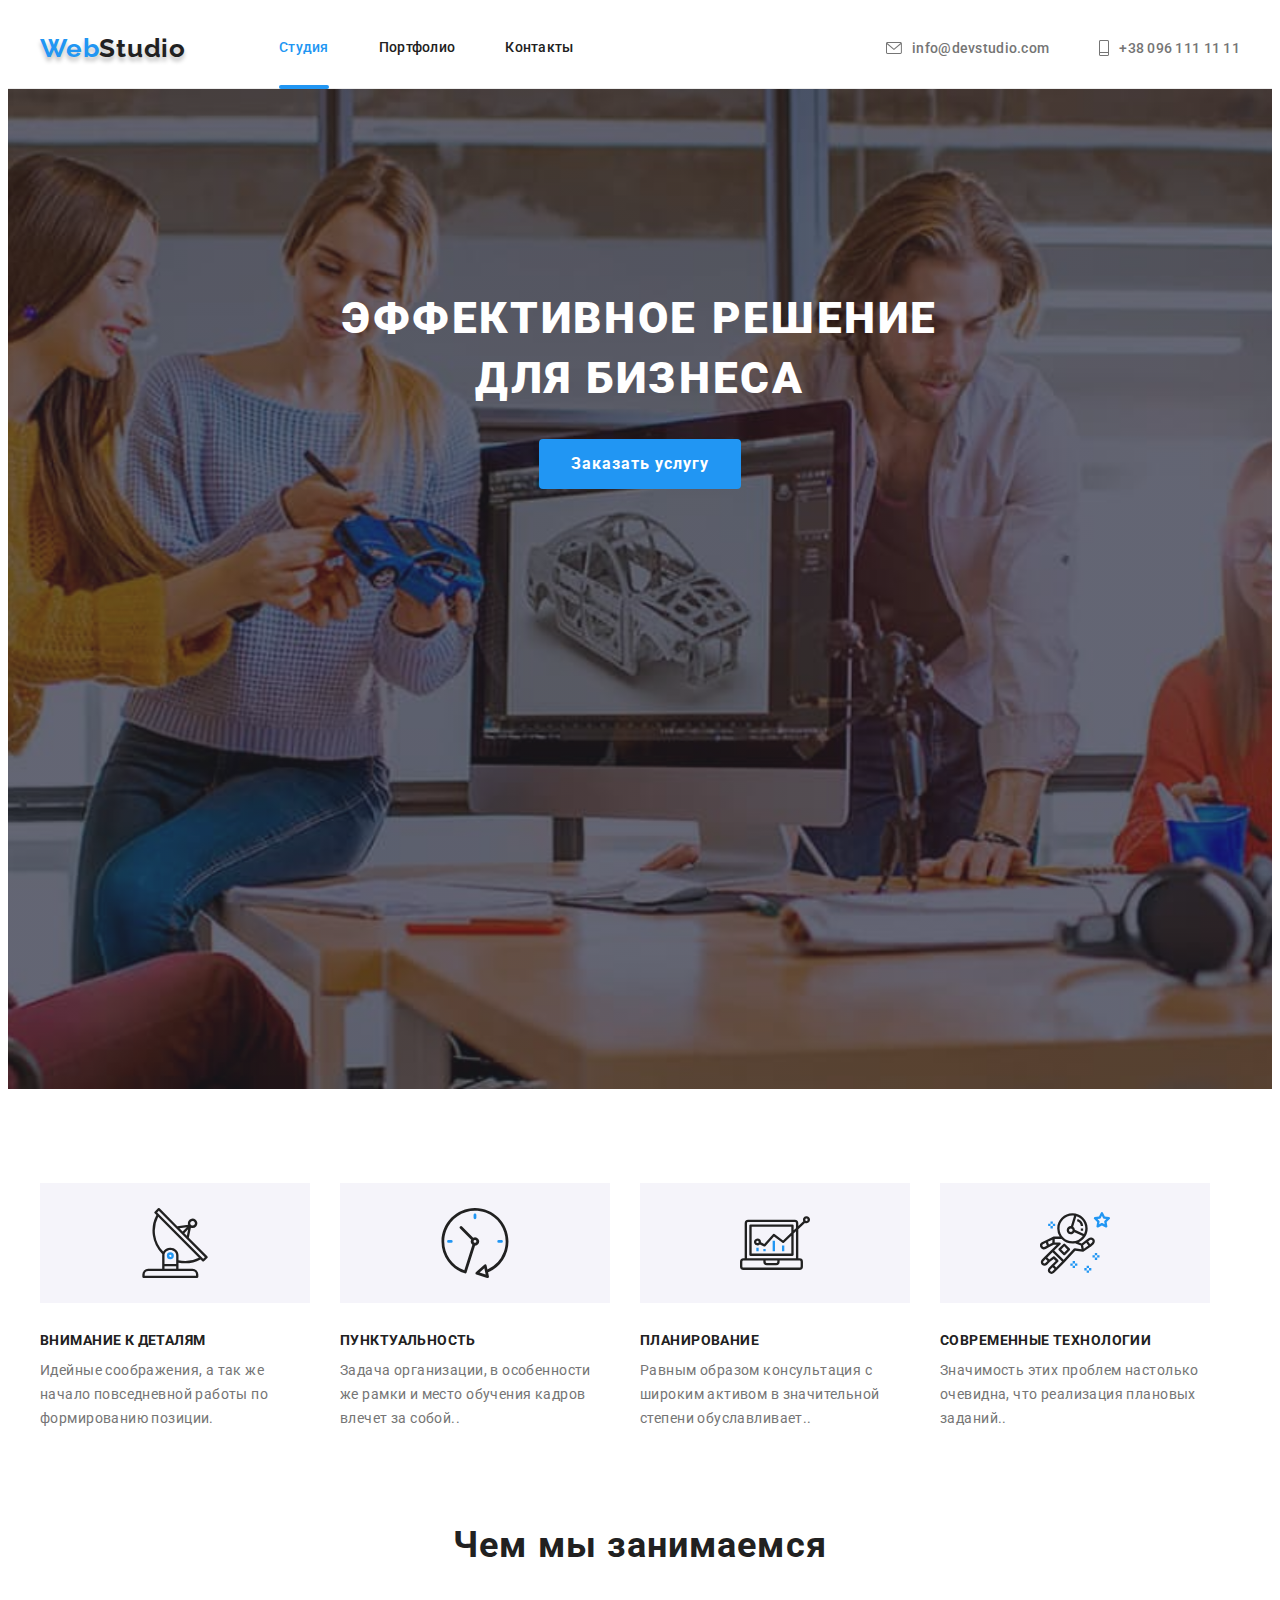
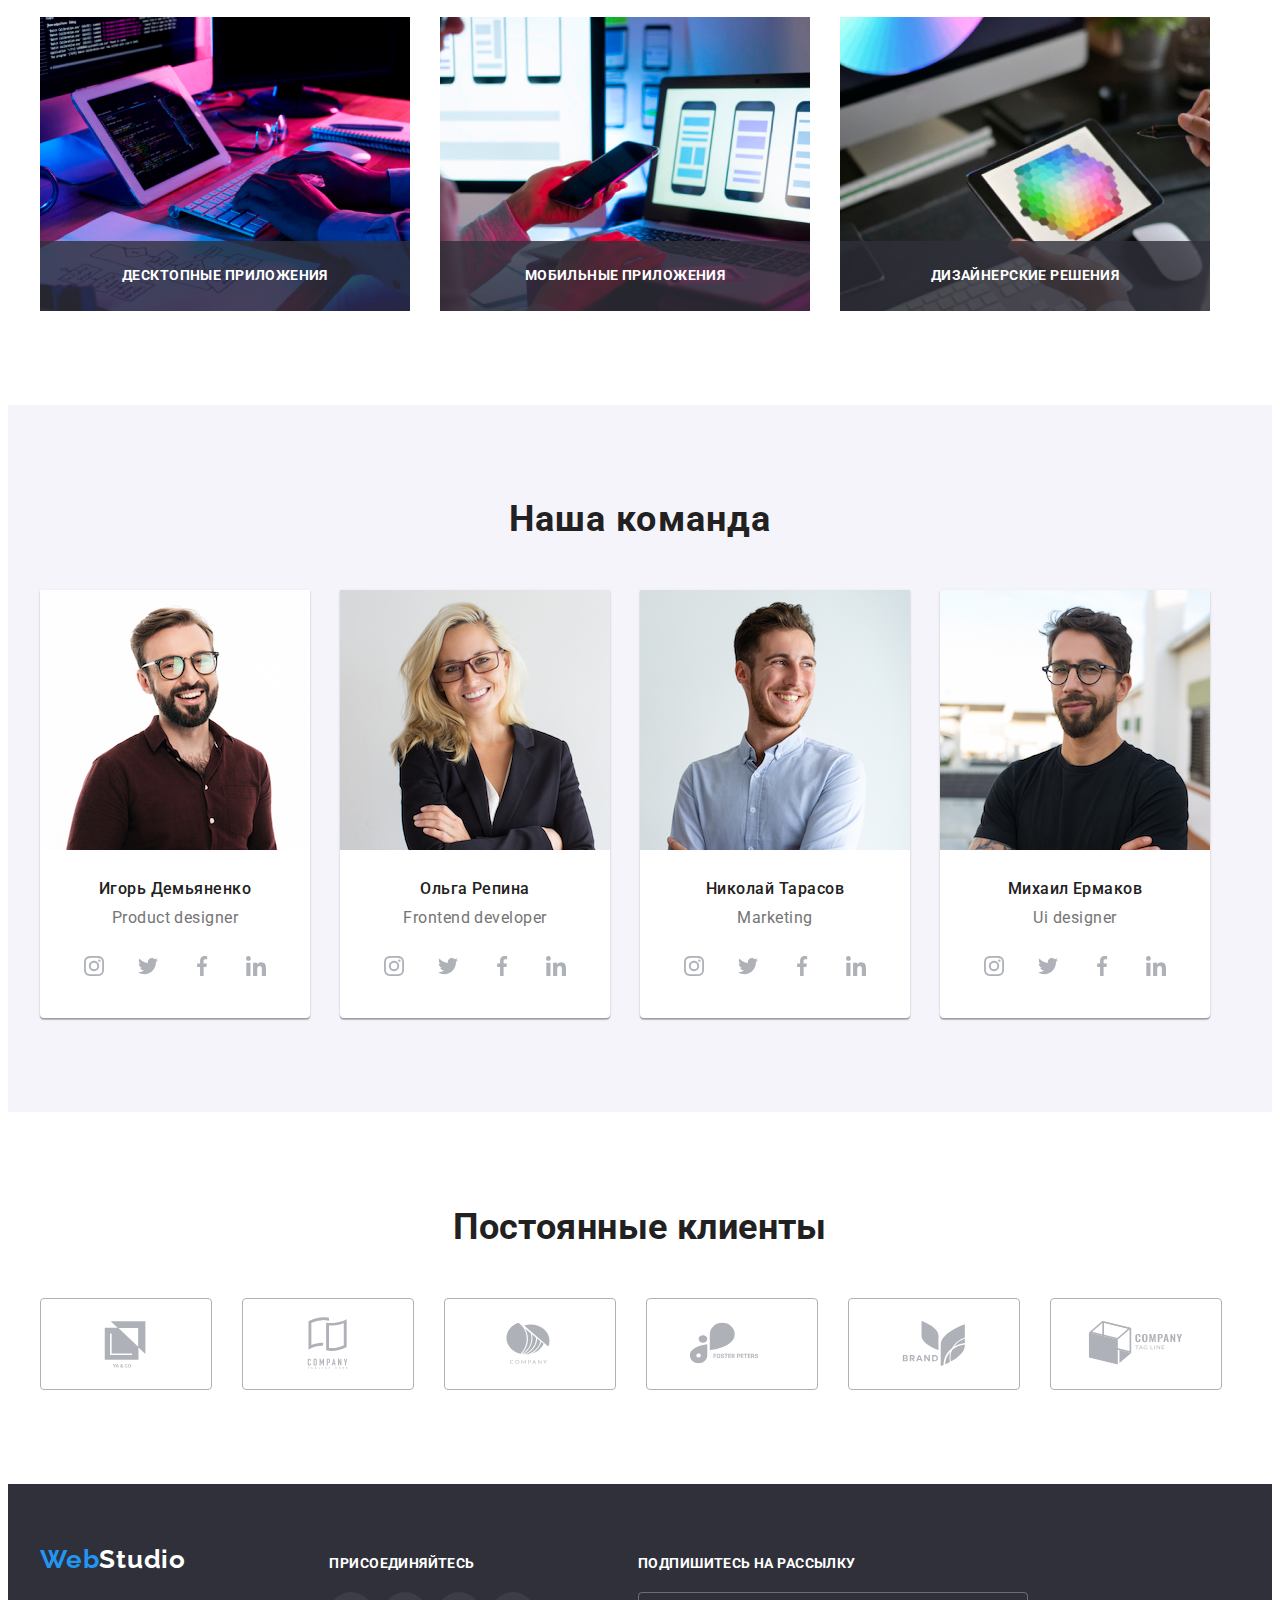
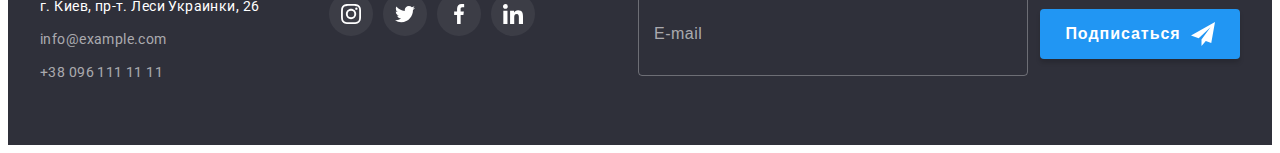
==== commit bd6113ba: "HW6" ====
--- a/index.html
+++ b/index.html
@@ -501,6 +501,7 @@
               id="footer-e-mail"
               placeholder="E-mail"
               pattern="[a-z0-9._%+-]+@[a-z0-9.-]+\.[a-z]{2,}$"
+              required
             />
             <button type="submit" class="footer_email_submit_button">
               Подписаться
--- a/css/style.css
+++ b/css/style.css
@@ -751,7 +751,7 @@
 /* --------- email-input-------- */
 
 .footer_email_form_container {
-  margin-left: 93px;
+  margin-left: auto;
 }
 
 .footer_email_input_title {
@@ -962,11 +962,11 @@
   position: absolute;
   top: 50%;
   left: 15px;
-  transform: translateY(25%);
+  transform: translateY(20%);
 
   display: inline-block;
-  width: 12px;
-  height: 12px;
+  width: 18px;
+  height: 13px;
 
   transition: fill var(--trancition-timing);
 }
@@ -1039,8 +1039,9 @@
   border-color: var(--accent-text-color);
 }
 
-.form_checkbox:focus + .modal_chek {
-  box-shadow: 0 0 0 0.1em #188ce8;
+.form_checkbox:focus + .modal_chek,
+.form_checkbox:hover + .modal_chek {
+  box-shadow: 0 0 0 0.1em var(--hover-color);
 }
 
 .policy_label {
